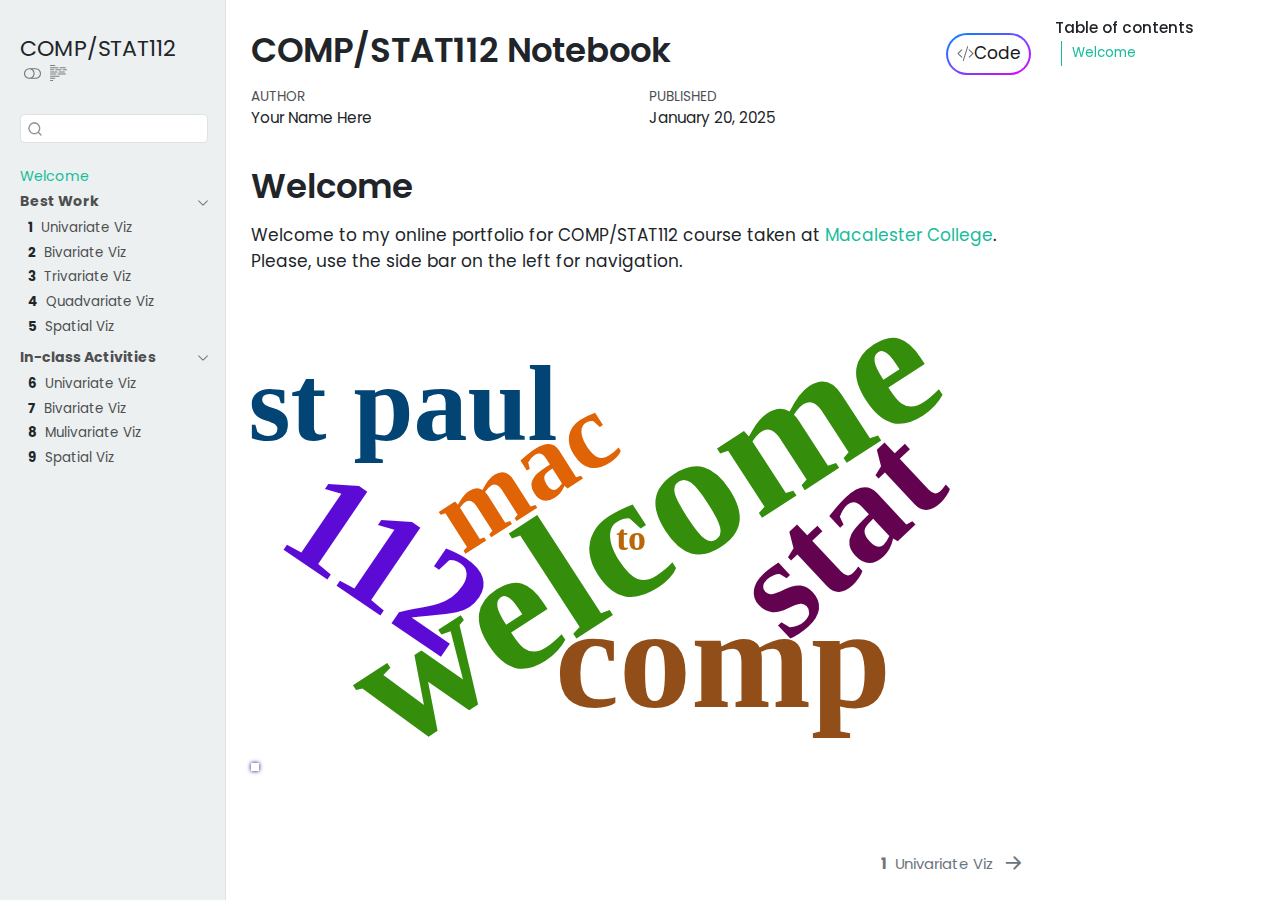
==== index.html @ db4bf563 "Built site for gh-pages" ====
<!DOCTYPE html>
<html xmlns="http://www.w3.org/1999/xhtml" lang="en" xml:lang="en"><head>
<meta http-equiv="Content-Type" content="text/html; charset=UTF-8">
<meta charset="utf-8">
<meta name="generator" content="quarto-1.5.57">
<meta name="viewport" content="width=device-width, initial-scale=1.0, user-scalable=yes">
<meta name="author" content="Your Name Here">
<meta name="dcterms.date" content="2025-01-20">
<title>COMP/STAT112 Notebook</title>
<style>
code{white-space: pre-wrap;}
span.smallcaps{font-variant: small-caps;}
div.columns{display: flex; gap: min(4vw, 1.5em);}
div.column{flex: auto; overflow-x: auto;}
div.hanging-indent{margin-left: 1.5em; text-indent: -1.5em;}
ul.task-list{list-style: none;}
ul.task-list li input[type="checkbox"] {
  width: 0.8em;
  margin: 0 0.8em 0.2em -1em; /* quarto-specific, see https://github.com/quarto-dev/quarto-cli/issues/4556 */ 
  vertical-align: middle;
}
/* CSS for syntax highlighting */
pre > code.sourceCode { white-space: pre; position: relative; }
pre > code.sourceCode > span { line-height: 1.25; }
pre > code.sourceCode > span:empty { height: 1.2em; }
.sourceCode { overflow: visible; }
code.sourceCode > span { color: inherit; text-decoration: inherit; }
div.sourceCode { margin: 1em 0; }
pre.sourceCode { margin: 0; }
@media screen {
div.sourceCode { overflow: auto; }
}
@media print {
pre > code.sourceCode { white-space: pre-wrap; }
pre > code.sourceCode > span { display: inline-block; text-indent: -5em; padding-left: 5em; }
}
pre.numberSource code
  { counter-reset: source-line 0; }
pre.numberSource code > span
  { position: relative; left: -4em; counter-increment: source-line; }
pre.numberSource code > span > a:first-child::before
  { content: counter(source-line);
    position: relative; left: -1em; text-align: right; vertical-align: baseline;
    border: none; display: inline-block;
    -webkit-touch-callout: none; -webkit-user-select: none;
    -khtml-user-select: none; -moz-user-select: none;
    -ms-user-select: none; user-select: none;
    padding: 0 4px; width: 4em;
  }
pre.numberSource { margin-left: 3em;  padding-left: 4px; }
div.sourceCode
  {   }
@media screen {
pre > code.sourceCode > span > a:first-child::before { text-decoration: underline; }
}
</style>

<script src="site_libs/quarto-nav/quarto-nav.js"></script>
<script src="site_libs/clipboard/clipboard.min.js"></script>
<script src="site_libs/quarto-search/autocomplete.umd.js"></script>
<script src="site_libs/quarto-search/fuse.min.js"></script>
<script src="site_libs/quarto-search/quarto-search.js"></script>
<meta name="quarto:offset" content="./">
<link href="./bw/bw-uni.html" rel="next">
<script src="site_libs/quarto-html/quarto.js"></script>
<script src="site_libs/quarto-html/popper.min.js"></script>
<script src="site_libs/quarto-html/tippy.umd.min.js"></script>
<script src="site_libs/quarto-html/anchor.min.js"></script>
<link href="site_libs/quarto-html/tippy.css" rel="stylesheet">
<link href="site_libs/quarto-html/quarto-syntax-highlighting.css" rel="stylesheet" class="quarto-color-scheme" id="quarto-text-highlighting-styles">
<link href="site_libs/quarto-html/quarto-syntax-highlighting-dark.css" rel="prefetch" class="quarto-color-scheme quarto-color-alternate" id="quarto-text-highlighting-styles">
<script src="site_libs/bootstrap/bootstrap.min.js"></script>
<link href="site_libs/bootstrap/bootstrap-icons.css" rel="stylesheet">
<link href="site_libs/bootstrap/bootstrap.min.css" rel="stylesheet" class="quarto-color-scheme" id="quarto-bootstrap" data-mode="light">
<link href="site_libs/bootstrap/bootstrap-dark.min.css" rel="prefetch" class="quarto-color-scheme quarto-color-alternate" id="quarto-bootstrap" data-mode="dark"><script id="quarto-search-options" type="application/json">{
  "location": "sidebar",
  "copy-button": false,
  "collapse-after": 3,
  "panel-placement": "start",
  "type": "textbox",
  "limit": 50,
  "keyboard-shortcut": [
    "f",
    "/",
    "s"
  ],
  "show-item-context": false,
  "language": {
    "search-no-results-text": "No results",
    "search-matching-documents-text": "matching documents",
    "search-copy-link-title": "Copy link to search",
    "search-hide-matches-text": "Hide additional matches",
    "search-more-match-text": "more match in this document",
    "search-more-matches-text": "more matches in this document",
    "search-clear-button-title": "Clear",
    "search-text-placeholder": "",
    "search-detached-cancel-button-title": "Cancel",
    "search-submit-button-title": "Submit",
    "search-label": "Search"
  }
}</script><link href="site_libs/htmltools-fill-0.5.8.1/fill.css" rel="stylesheet">
<script src="site_libs/htmlwidgets-1.6.4/htmlwidgets.js"></script><link href="site_libs/wordcloud2-0.0.1/wordcloud.css" rel="stylesheet">
<script src="site_libs/wordcloud2-0.0.1/wordcloud2-all.js"></script><script src="site_libs/wordcloud2-0.0.1/hover.js"></script><script src="site_libs/wordcloud2-binding-0.2.1/wordcloud2.js"></script><link rel="stylesheet" href="style/custom.css">
</head>
<body class="nav-sidebar docked">

<div id="quarto-search-results"></div>
  <header id="quarto-header" class="headroom fixed-top"><nav class="quarto-secondary-nav"><div class="container-fluid d-flex">
      <button type="button" class="quarto-btn-toggle btn" data-bs-toggle="collapse" role="button" data-bs-target=".quarto-sidebar-collapse-item" aria-controls="quarto-sidebar" aria-expanded="false" aria-label="Toggle sidebar navigation" onclick="if (window.quartoToggleHeadroom) { window.quartoToggleHeadroom(); }">
        <i class="bi bi-layout-text-sidebar-reverse"></i>
      </button>
        <nav class="quarto-page-breadcrumbs" aria-label="breadcrumb"><ol class="breadcrumb"><li class="breadcrumb-item"><a href="./index.html">Welcome</a></li></ol></nav>
        <a class="flex-grow-1" role="navigation" data-bs-toggle="collapse" data-bs-target=".quarto-sidebar-collapse-item" aria-controls="quarto-sidebar" aria-expanded="false" aria-label="Toggle sidebar navigation" onclick="if (window.quartoToggleHeadroom) { window.quartoToggleHeadroom(); }">      
        </a>
      <button type="button" class="btn quarto-search-button" aria-label="Search" onclick="window.quartoOpenSearch();">
        <i class="bi bi-search"></i>
      </button>
    </div>
  </nav></header><!-- content --><div id="quarto-content" class="quarto-container page-columns page-rows-contents page-layout-article">
<!-- sidebar -->
  <nav id="quarto-sidebar" class="sidebar collapse collapse-horizontal quarto-sidebar-collapse-item sidebar-navigation docked overflow-auto"><div class="pt-lg-2 mt-2 text-left sidebar-header">
    <div class="sidebar-title mb-0 py-0">
      <a href="./">COMP/STAT112</a> 
        <div class="sidebar-tools-main">
  <a href="" class="quarto-color-scheme-toggle quarto-navigation-tool  px-1" onclick="window.quartoToggleColorScheme(); return false;" title="Toggle dark mode"><i class="bi"></i></a>
  <a href="" class="quarto-reader-toggle quarto-navigation-tool px-1" onclick="window.quartoToggleReader(); return false;" title="Toggle reader mode">
  <div class="quarto-reader-toggle-btn">
  <i class="bi"></i>
  </div>
</a>
</div>
    </div>
      </div>
        <div class="mt-2 flex-shrink-0 align-items-center">
        <div class="sidebar-search">
        <div id="quarto-search" class="" title="Search"></div>
        </div>
        </div>
    <div class="sidebar-menu-container"> 
    <ul class="list-unstyled mt-1">
<li class="sidebar-item">
  <div class="sidebar-item-container"> 
  <a href="./index.html" class="sidebar-item-text sidebar-link active">
 <span class="menu-text">Welcome</span></a>
  </div>
</li>
        <li class="sidebar-item sidebar-item-section">
      <div class="sidebar-item-container"> 
            <a class="sidebar-item-text sidebar-link text-start" data-bs-toggle="collapse" data-bs-target="#quarto-sidebar-section-1" role="navigation" aria-expanded="true">
 <span class="menu-text">Best Work</span></a>
          <a class="sidebar-item-toggle text-start" data-bs-toggle="collapse" data-bs-target="#quarto-sidebar-section-1" role="navigation" aria-expanded="true" aria-label="Toggle section">
            <i class="bi bi-chevron-right ms-2"></i>
          </a> 
      </div>
      <ul id="quarto-sidebar-section-1" class="collapse list-unstyled sidebar-section depth1 show">
<li class="sidebar-item">
  <div class="sidebar-item-container"> 
  <a href="./bw/bw-uni.html" class="sidebar-item-text sidebar-link">
 <span class="menu-text"><span class="chapter-number">1</span>&nbsp; <span class="chapter-title">Univariate Viz</span></span></a>
  </div>
</li>
          <li class="sidebar-item">
  <div class="sidebar-item-container"> 
  <a href="./bw/bw-bi.html" class="sidebar-item-text sidebar-link">
 <span class="menu-text"><span class="chapter-number">2</span>&nbsp; <span class="chapter-title">Bivariate Viz</span></span></a>
  </div>
</li>
          <li class="sidebar-item">
  <div class="sidebar-item-container"> 
  <a href="./bw/bw-tri.html" class="sidebar-item-text sidebar-link">
 <span class="menu-text"><span class="chapter-number">3</span>&nbsp; <span class="chapter-title">Trivariate Viz</span></span></a>
  </div>
</li>
          <li class="sidebar-item">
  <div class="sidebar-item-container"> 
  <a href="./bw/bw-quad.html" class="sidebar-item-text sidebar-link">
 <span class="menu-text"><span class="chapter-number">4</span>&nbsp; <span class="chapter-title">Quadvariate Viz</span></span></a>
  </div>
</li>
          <li class="sidebar-item">
  <div class="sidebar-item-container"> 
  <a href="./bw/bw-spatial.html" class="sidebar-item-text sidebar-link">
 <span class="menu-text"><span class="chapter-number">5</span>&nbsp; <span class="chapter-title">Spatial Viz</span></span></a>
  </div>
</li>
      </ul>
</li>
        <li class="sidebar-item sidebar-item-section">
      <div class="sidebar-item-container"> 
            <a class="sidebar-item-text sidebar-link text-start" data-bs-toggle="collapse" data-bs-target="#quarto-sidebar-section-2" role="navigation" aria-expanded="true">
 <span class="menu-text">In-class Activities</span></a>
          <a class="sidebar-item-toggle text-start" data-bs-toggle="collapse" data-bs-target="#quarto-sidebar-section-2" role="navigation" aria-expanded="true" aria-label="Toggle section">
            <i class="bi bi-chevron-right ms-2"></i>
          </a> 
      </div>
      <ul id="quarto-sidebar-section-2" class="collapse list-unstyled sidebar-section depth1 show">
<li class="sidebar-item">
  <div class="sidebar-item-container"> 
  <a href="./ica/ica-uni.html" class="sidebar-item-text sidebar-link">
 <span class="menu-text"><span class="chapter-number">6</span>&nbsp; <span class="chapter-title">Univariate Viz</span></span></a>
  </div>
</li>
          <li class="sidebar-item">
  <div class="sidebar-item-container"> 
  <a href="./ica/ica-bi.html" class="sidebar-item-text sidebar-link">
 <span class="menu-text"><span class="chapter-number">7</span>&nbsp; <span class="chapter-title">Bivariate Viz</span></span></a>
  </div>
</li>
          <li class="sidebar-item">
  <div class="sidebar-item-container"> 
  <a href="./ica/ica-multi.html" class="sidebar-item-text sidebar-link">
 <span class="menu-text"><span class="chapter-number">8</span>&nbsp; <span class="chapter-title">Mulivariate Viz</span></span></a>
  </div>
</li>
          <li class="sidebar-item">
  <div class="sidebar-item-container"> 
  <a href="./ica/ica-spatial.html" class="sidebar-item-text sidebar-link">
 <span class="menu-text"><span class="chapter-number">9</span>&nbsp; <span class="chapter-title">Spatial Viz</span></span></a>
  </div>
</li>
      </ul>
</li>
    </ul>
</div>
</nav><div id="quarto-sidebar-glass" class="quarto-sidebar-collapse-item" data-bs-toggle="collapse" data-bs-target=".quarto-sidebar-collapse-item"></div>
<!-- margin-sidebar -->
    <div id="quarto-margin-sidebar" class="sidebar margin-sidebar">
        <nav id="TOC" role="doc-toc" class="toc-active"><h2 id="toc-title">Table of contents</h2>
   
  <ul>
<li><a href="#welcome" id="toc-welcome" class="nav-link active" data-scroll-target="#welcome">Welcome</a></li>
  </ul></nav>
    </div>
<!-- main -->
<main class="content" id="quarto-document-content"><header id="title-block-header" class="quarto-title-block default"><div class="quarto-title">
<div class="quarto-title-block"><div><h1 class="title">COMP/STAT112 Notebook</h1><button type="button" class="btn code-tools-button" id="quarto-code-tools-source"><i class="bi"></i> Code</button></div></div>
</div>



<div class="quarto-title-meta">

    <div>
    <div class="quarto-title-meta-heading">Author</div>
    <div class="quarto-title-meta-contents">
             <p>Your Name Here </p>
          </div>
  </div>
    
    <div>
    <div class="quarto-title-meta-heading">Published</div>
    <div class="quarto-title-meta-contents">
      <p class="date">January 20, 2025</p>
    </div>
  </div>
  
    
  </div>
  


</header><section id="welcome" class="level1 unnumbered"><h1 class="unnumbered">Welcome</h1>
<p>Welcome to my online portfolio for COMP/STAT112 course taken at <a href="https://www.macalester.edu/">Macalester College</a>. Please, use the side bar on the left for navigation.</p>
<div class="cell">
<div class="cell-output-display">
<div class="wordcloud2 html-widget html-fill-item" id="htmlwidget-1cead103408031079097" style="width:100%;height:464px;"></div>
<script type="application/json" data-for="htmlwidget-1cead103408031079097">{"x":{"word":["welcome","to","comp","stat","112","mac","st paul"],"freq":[10,2,8,8,8,6,6],"fontFamily":"Segoe UI","fontWeight":"bold","color":"random-dark","minSize":0,"weightFactor":18,"backgroundColor":"white","gridSize":0,"minRotation":-0.7853981633974483,"maxRotation":0.7853981633974483,"shuffle":true,"rotateRatio":0.4,"shape":"cardioid","ellipticity":0.65,"figBase64":null,"hover":null},"evals":[],"jsHooks":{"render":[{"code":"function(el,x){\n                        console.log(123);\n                        if(!iii){\n                          window.location.reload();\n                          iii = False;\n\n                        }\n  }","data":null}]}}</script>
</div>
</div>


<!-- -->

</section></main><!-- /main --><script id="quarto-html-after-body" type="application/javascript">
window.document.addEventListener("DOMContentLoaded", function (event) {
  const toggleBodyColorMode = (bsSheetEl) => {
    const mode = bsSheetEl.getAttribute("data-mode");
    const bodyEl = window.document.querySelector("body");
    if (mode === "dark") {
      bodyEl.classList.add("quarto-dark");
      bodyEl.classList.remove("quarto-light");
    } else {
      bodyEl.classList.add("quarto-light");
      bodyEl.classList.remove("quarto-dark");
    }
  }
  const toggleBodyColorPrimary = () => {
    const bsSheetEl = window.document.querySelector("link#quarto-bootstrap");
    if (bsSheetEl) {
      toggleBodyColorMode(bsSheetEl);
    }
  }
  toggleBodyColorPrimary();  
  const disableStylesheet = (stylesheets) => {
    for (let i=0; i < stylesheets.length; i++) {
      const stylesheet = stylesheets[i];
      stylesheet.rel = 'prefetch';
    }
  }
  const enableStylesheet = (stylesheets) => {
    for (let i=0; i < stylesheets.length; i++) {
      const stylesheet = stylesheets[i];
      stylesheet.rel = 'stylesheet';
    }
  }
  const manageTransitions = (selector, allowTransitions) => {
    const els = window.document.querySelectorAll(selector);
    for (let i=0; i < els.length; i++) {
      const el = els[i];
      if (allowTransitions) {
        el.classList.remove('notransition');
      } else {
        el.classList.add('notransition');
      }
    }
  }
  const toggleGiscusIfUsed = (isAlternate, darkModeDefault) => {
    const baseTheme = document.querySelector('#giscus-base-theme')?.value ?? 'light';
    const alternateTheme = document.querySelector('#giscus-alt-theme')?.value ?? 'dark';
    let newTheme = '';
    if(darkModeDefault) {
      newTheme = isAlternate ? baseTheme : alternateTheme;
    } else {
      newTheme = isAlternate ? alternateTheme : baseTheme;
    }
    const changeGiscusTheme = () => {
      // From: https://github.com/giscus/giscus/issues/336
      const sendMessage = (message) => {
        const iframe = document.querySelector('iframe.giscus-frame');
        if (!iframe) return;
        iframe.contentWindow.postMessage({ giscus: message }, 'https://giscus.app');
      }
      sendMessage({
        setConfig: {
          theme: newTheme
        }
      });
    }
    const isGiscussLoaded = window.document.querySelector('iframe.giscus-frame') !== null;
    if (isGiscussLoaded) {
      changeGiscusTheme();
    }
  }
  const toggleColorMode = (alternate) => {
    // Switch the stylesheets
    const alternateStylesheets = window.document.querySelectorAll('link.quarto-color-scheme.quarto-color-alternate');
    manageTransitions('#quarto-margin-sidebar .nav-link', false);
    if (alternate) {
      enableStylesheet(alternateStylesheets);
      for (const sheetNode of alternateStylesheets) {
        if (sheetNode.id === "quarto-bootstrap") {
          toggleBodyColorMode(sheetNode);
        }
      }
    } else {
      disableStylesheet(alternateStylesheets);
      toggleBodyColorPrimary();
    }
    manageTransitions('#quarto-margin-sidebar .nav-link', true);
    // Switch the toggles
    const toggles = window.document.querySelectorAll('.quarto-color-scheme-toggle');
    for (let i=0; i < toggles.length; i++) {
      const toggle = toggles[i];
      if (toggle) {
        if (alternate) {
          toggle.classList.add("alternate");     
        } else {
          toggle.classList.remove("alternate");
        }
      }
    }
    // Hack to workaround the fact that safari doesn't
    // properly recolor the scrollbar when toggling (#1455)
    if (navigator.userAgent.indexOf('Safari') > 0 && navigator.userAgent.indexOf('Chrome') == -1) {
      manageTransitions("body", false);
      window.scrollTo(0, 1);
      setTimeout(() => {
        window.scrollTo(0, 0);
        manageTransitions("body", true);
      }, 40);  
    }
  }
  const isFileUrl = () => { 
    return window.location.protocol === 'file:';
  }
  const hasAlternateSentinel = () => {  
    let styleSentinel = getColorSchemeSentinel();
    if (styleSentinel !== null) {
      return styleSentinel === "alternate";
    } else {
      return false;
    }
  }
  const setStyleSentinel = (alternate) => {
    const value = alternate ? "alternate" : "default";
    if (!isFileUrl()) {
      window.localStorage.setItem("quarto-color-scheme", value);
    } else {
      localAlternateSentinel = value;
    }
  }
  const getColorSchemeSentinel = () => {
    if (!isFileUrl()) {
      const storageValue = window.localStorage.getItem("quarto-color-scheme");
      return storageValue != null ? storageValue : localAlternateSentinel;
    } else {
      return localAlternateSentinel;
    }
  }
  const darkModeDefault = false;
  let localAlternateSentinel = darkModeDefault ? 'alternate' : 'default';
  // Dark / light mode switch
  window.quartoToggleColorScheme = () => {
    // Read the current dark / light value 
    let toAlternate = !hasAlternateSentinel();
    toggleColorMode(toAlternate);
    setStyleSentinel(toAlternate);
    toggleGiscusIfUsed(toAlternate, darkModeDefault);
  };
  // Ensure there is a toggle, if there isn't float one in the top right
  if (window.document.querySelector('.quarto-color-scheme-toggle') === null) {
    const a = window.document.createElement('a');
    a.classList.add('top-right');
    a.classList.add('quarto-color-scheme-toggle');
    a.href = "";
    a.onclick = function() { try { window.quartoToggleColorScheme(); } catch {} return false; };
    const i = window.document.createElement("i");
    i.classList.add('bi');
    a.appendChild(i);
    window.document.body.appendChild(a);
  }
  // Switch to dark mode if need be
  if (hasAlternateSentinel()) {
    toggleColorMode(true);
  } else {
    toggleColorMode(false);
  }
  const icon = "";
  const anchorJS = new window.AnchorJS();
  anchorJS.options = {
    placement: 'right',
    icon: icon
  };
  anchorJS.add('.anchored');
  const isCodeAnnotation = (el) => {
    for (const clz of el.classList) {
      if (clz.startsWith('code-annotation-')) {                     
        return true;
      }
    }
    return false;
  }
  const onCopySuccess = function(e) {
    // button target
    const button = e.trigger;
    // don't keep focus
    button.blur();
    // flash "checked"
    button.classList.add('code-copy-button-checked');
    var currentTitle = button.getAttribute("title");
    button.setAttribute("title", "Copied!");
    let tooltip;
    if (window.bootstrap) {
      button.setAttribute("data-bs-toggle", "tooltip");
      button.setAttribute("data-bs-placement", "left");
      button.setAttribute("data-bs-title", "Copied!");
      tooltip = new bootstrap.Tooltip(button, 
        { trigger: "manual", 
          customClass: "code-copy-button-tooltip",
          offset: [0, -8]});
      tooltip.show();    
    }
    setTimeout(function() {
      if (tooltip) {
        tooltip.hide();
        button.removeAttribute("data-bs-title");
        button.removeAttribute("data-bs-toggle");
        button.removeAttribute("data-bs-placement");
      }
      button.setAttribute("title", currentTitle);
      button.classList.remove('code-copy-button-checked');
    }, 1000);
    // clear code selection
    e.clearSelection();
  }
  const getTextToCopy = function(trigger) {
      const codeEl = trigger.previousElementSibling.cloneNode(true);
      for (const childEl of codeEl.children) {
        if (isCodeAnnotation(childEl)) {
          childEl.remove();
        }
      }
      return codeEl.innerText;
  }
  const clipboard = new window.ClipboardJS('.code-copy-button:not([data-in-quarto-modal])', {
    text: getTextToCopy
  });
  clipboard.on('success', onCopySuccess);
  if (window.document.getElementById('quarto-embedded-source-code-modal')) {
    // For code content inside modals, clipBoardJS needs to be initialized with a container option
    // TODO: Check when it could be a function (https://github.com/zenorocha/clipboard.js/issues/860)
    const clipboardModal = new window.ClipboardJS('.code-copy-button[data-in-quarto-modal]', {
      text: getTextToCopy,
      container: window.document.getElementById('quarto-embedded-source-code-modal')
    });
    clipboardModal.on('success', onCopySuccess);
  }
  const viewSource = window.document.getElementById('quarto-view-source') ||
                     window.document.getElementById('quarto-code-tools-source');
  if (viewSource) {
    const sourceUrl = viewSource.getAttribute("data-quarto-source-url");
    viewSource.addEventListener("click", function(e) {
      if (sourceUrl) {
        // rstudio viewer pane
        if (/\bcapabilities=\b/.test(window.location)) {
          window.open(sourceUrl);
        } else {
          window.location.href = sourceUrl;
        }
      } else {
        const modal = new bootstrap.Modal(document.getElementById('quarto-embedded-source-code-modal'));
        modal.show();
      }
      return false;
    });
  }
  function toggleCodeHandler(show) {
    return function(e) {
      const detailsSrc = window.document.querySelectorAll(".cell > details > .sourceCode");
      for (let i=0; i<detailsSrc.length; i++) {
        const details = detailsSrc[i].parentElement;
        if (show) {
          details.open = true;
        } else {
          details.removeAttribute("open");
        }
      }
      const cellCodeDivs = window.document.querySelectorAll(".cell > .sourceCode");
      const fromCls = show ? "hidden" : "unhidden";
      const toCls = show ? "unhidden" : "hidden";
      for (let i=0; i<cellCodeDivs.length; i++) {
        const codeDiv = cellCodeDivs[i];
        if (codeDiv.classList.contains(fromCls)) {
          codeDiv.classList.remove(fromCls);
          codeDiv.classList.add(toCls);
        } 
      }
      return false;
    }
  }
  const hideAllCode = window.document.getElementById("quarto-hide-all-code");
  if (hideAllCode) {
    hideAllCode.addEventListener("click", toggleCodeHandler(false));
  }
  const showAllCode = window.document.getElementById("quarto-show-all-code");
  if (showAllCode) {
    showAllCode.addEventListener("click", toggleCodeHandler(true));
  }
    var localhostRegex = new RegExp(/^(?:http|https):\/\/localhost\:?[0-9]*\//);
    var mailtoRegex = new RegExp(/^mailto:/);
      var filterRegex = new RegExp('/' + window.location.host + '/');
    var isInternal = (href) => {
        return filterRegex.test(href) || localhostRegex.test(href) || mailtoRegex.test(href);
    }
    // Inspect non-navigation links and adorn them if external
 	var links = window.document.querySelectorAll('a[href]:not(.nav-link):not(.navbar-brand):not(.toc-action):not(.sidebar-link):not(.sidebar-item-toggle):not(.pagination-link):not(.no-external):not([aria-hidden]):not(.dropdown-item):not(.quarto-navigation-tool):not(.about-link)');
    for (var i=0; i<links.length; i++) {
      const link = links[i];
      if (!isInternal(link.href)) {
        // undo the damage that might have been done by quarto-nav.js in the case of
        // links that we want to consider external
        if (link.dataset.originalHref !== undefined) {
          link.href = link.dataset.originalHref;
        }
          // target, if specified
          link.setAttribute("target", "_blank");
          if (link.getAttribute("rel") === null) {
            link.setAttribute("rel", "noopener");
          }
      }
    }
  function tippyHover(el, contentFn, onTriggerFn, onUntriggerFn) {
    const config = {
      allowHTML: true,
      maxWidth: 500,
      delay: 100,
      arrow: false,
      appendTo: function(el) {
          return el.parentElement;
      },
      interactive: true,
      interactiveBorder: 10,
      theme: 'quarto',
      placement: 'bottom-start',
    };
    if (contentFn) {
      config.content = contentFn;
    }
    if (onTriggerFn) {
      config.onTrigger = onTriggerFn;
    }
    if (onUntriggerFn) {
      config.onUntrigger = onUntriggerFn;
    }
    window.tippy(el, config); 
  }
  const noterefs = window.document.querySelectorAll('a[role="doc-noteref"]');
  for (var i=0; i<noterefs.length; i++) {
    const ref = noterefs[i];
    tippyHover(ref, function() {
      // use id or data attribute instead here
      let href = ref.getAttribute('data-footnote-href') || ref.getAttribute('href');
      try { href = new URL(href).hash; } catch {}
      const id = href.replace(/^#\/?/, "");
      const note = window.document.getElementById(id);
      if (note) {
        return note.innerHTML;
      } else {
        return "";
      }
    });
  }
  const xrefs = window.document.querySelectorAll('a.quarto-xref');
  const processXRef = (id, note) => {
    // Strip column container classes
    const stripColumnClz = (el) => {
      el.classList.remove("page-full", "page-columns");
      if (el.children) {
        for (const child of el.children) {
          stripColumnClz(child);
        }
      }
    }
    stripColumnClz(note)
    if (id === null || id.startsWith('sec-')) {
      // Special case sections, only their first couple elements
      const container = document.createElement("div");
      if (note.children && note.children.length > 2) {
        container.appendChild(note.children[0].cloneNode(true));
        for (let i = 1; i < note.children.length; i++) {
          const child = note.children[i];
          if (child.tagName === "P" && child.innerText === "") {
            continue;
          } else {
            container.appendChild(child.cloneNode(true));
            break;
          }
        }
        if (window.Quarto?.typesetMath) {
          window.Quarto.typesetMath(container);
        }
        return container.innerHTML
      } else {
        if (window.Quarto?.typesetMath) {
          window.Quarto.typesetMath(note);
        }
        return note.innerHTML;
      }
    } else {
      // Remove any anchor links if they are present
      const anchorLink = note.querySelector('a.anchorjs-link');
      if (anchorLink) {
        anchorLink.remove();
      }
      if (window.Quarto?.typesetMath) {
        window.Quarto.typesetMath(note);
      }
      // TODO in 1.5, we should make sure this works without a callout special case
      if (note.classList.contains("callout")) {
        return note.outerHTML;
      } else {
        return note.innerHTML;
      }
    }
  }
  for (var i=0; i<xrefs.length; i++) {
    const xref = xrefs[i];
    tippyHover(xref, undefined, function(instance) {
      instance.disable();
      let url = xref.getAttribute('href');
      let hash = undefined; 
      if (url.startsWith('#')) {
        hash = url;
      } else {
        try { hash = new URL(url).hash; } catch {}
      }
      if (hash) {
        const id = hash.replace(/^#\/?/, "");
        const note = window.document.getElementById(id);
        if (note !== null) {
          try {
            const html = processXRef(id, note.cloneNode(true));
            instance.setContent(html);
          } finally {
            instance.enable();
            instance.show();
          }
        } else {
          // See if we can fetch this
          fetch(url.split('#')[0])
          .then(res => res.text())
          .then(html => {
            const parser = new DOMParser();
            const htmlDoc = parser.parseFromString(html, "text/html");
            const note = htmlDoc.getElementById(id);
            if (note !== null) {
              const html = processXRef(id, note);
              instance.setContent(html);
            } 
          }).finally(() => {
            instance.enable();
            instance.show();
          });
        }
      } else {
        // See if we can fetch a full url (with no hash to target)
        // This is a special case and we should probably do some content thinning / targeting
        fetch(url)
        .then(res => res.text())
        .then(html => {
          const parser = new DOMParser();
          const htmlDoc = parser.parseFromString(html, "text/html");
          const note = htmlDoc.querySelector('main.content');
          if (note !== null) {
            // This should only happen for chapter cross references
            // (since there is no id in the URL)
            // remove the first header
            if (note.children.length > 0 && note.children[0].tagName === "HEADER") {
              note.children[0].remove();
            }
            const html = processXRef(null, note);
            instance.setContent(html);
          } 
        }).finally(() => {
          instance.enable();
          instance.show();
        });
      }
    }, function(instance) {
    });
  }
      let selectedAnnoteEl;
      const selectorForAnnotation = ( cell, annotation) => {
        let cellAttr = 'data-code-cell="' + cell + '"';
        let lineAttr = 'data-code-annotation="' +  annotation + '"';
        const selector = 'span[' + cellAttr + '][' + lineAttr + ']';
        return selector;
      }
      const selectCodeLines = (annoteEl) => {
        const doc = window.document;
        const targetCell = annoteEl.getAttribute("data-target-cell");
        const targetAnnotation = annoteEl.getAttribute("data-target-annotation");
        const annoteSpan = window.document.querySelector(selectorForAnnotation(targetCell, targetAnnotation));
        const lines = annoteSpan.getAttribute("data-code-lines").split(",");
        const lineIds = lines.map((line) => {
          return targetCell + "-" + line;
        })
        let top = null;
        let height = null;
        let parent = null;
        if (lineIds.length > 0) {
            //compute the position of the single el (top and bottom and make a div)
            const el = window.document.getElementById(lineIds[0]);
            top = el.offsetTop;
            height = el.offsetHeight;
            parent = el.parentElement.parentElement;
          if (lineIds.length > 1) {
            const lastEl = window.document.getElementById(lineIds[lineIds.length - 1]);
            const bottom = lastEl.offsetTop + lastEl.offsetHeight;
            height = bottom - top;
          }
          if (top !== null && height !== null && parent !== null) {
            // cook up a div (if necessary) and position it 
            let div = window.document.getElementById("code-annotation-line-highlight");
            if (div === null) {
              div = window.document.createElement("div");
              div.setAttribute("id", "code-annotation-line-highlight");
              div.style.position = 'absolute';
              parent.appendChild(div);
            }
            div.style.top = top - 2 + "px";
            div.style.height = height + 4 + "px";
            div.style.left = 0;
            let gutterDiv = window.document.getElementById("code-annotation-line-highlight-gutter");
            if (gutterDiv === null) {
              gutterDiv = window.document.createElement("div");
              gutterDiv.setAttribute("id", "code-annotation-line-highlight-gutter");
              gutterDiv.style.position = 'absolute';
              const codeCell = window.document.getElementById(targetCell);
              const gutter = codeCell.querySelector('.code-annotation-gutter');
              gutter.appendChild(gutterDiv);
            }
            gutterDiv.style.top = top - 2 + "px";
            gutterDiv.style.height = height + 4 + "px";
          }
          selectedAnnoteEl = annoteEl;
        }
      };
      const unselectCodeLines = () => {
        const elementsIds = ["code-annotation-line-highlight", "code-annotation-line-highlight-gutter"];
        elementsIds.forEach((elId) => {
          const div = window.document.getElementById(elId);
          if (div) {
            div.remove();
          }
        });
        selectedAnnoteEl = undefined;
      };
        // Handle positioning of the toggle
    window.addEventListener(
      "resize",
      throttle(() => {
        elRect = undefined;
        if (selectedAnnoteEl) {
          selectCodeLines(selectedAnnoteEl);
        }
      }, 10)
    );
    function throttle(fn, ms) {
    let throttle = false;
    let timer;
      return (...args) => {
        if(!throttle) { // first call gets through
            fn.apply(this, args);
            throttle = true;
        } else { // all the others get throttled
            if(timer) clearTimeout(timer); // cancel #2
            timer = setTimeout(() => {
              fn.apply(this, args);
              timer = throttle = false;
            }, ms);
        }
      };
    }
      // Attach click handler to the DT
      const annoteDls = window.document.querySelectorAll('dt[data-target-cell]');
      for (const annoteDlNode of annoteDls) {
        annoteDlNode.addEventListener('click', (event) => {
          const clickedEl = event.target;
          if (clickedEl !== selectedAnnoteEl) {
            unselectCodeLines();
            const activeEl = window.document.querySelector('dt[data-target-cell].code-annotation-active');
            if (activeEl) {
              activeEl.classList.remove('code-annotation-active');
            }
            selectCodeLines(clickedEl);
            clickedEl.classList.add('code-annotation-active');
          } else {
            // Unselect the line
            unselectCodeLines();
            clickedEl.classList.remove('code-annotation-active');
          }
        });
      }
  const findCites = (el) => {
    const parentEl = el.parentElement;
    if (parentEl) {
      const cites = parentEl.dataset.cites;
      if (cites) {
        return {
          el,
          cites: cites.split(' ')
        };
      } else {
        return findCites(el.parentElement)
      }
    } else {
      return undefined;
    }
  };
  var bibliorefs = window.document.querySelectorAll('a[role="doc-biblioref"]');
  for (var i=0; i<bibliorefs.length; i++) {
    const ref = bibliorefs[i];
    const citeInfo = findCites(ref);
    if (citeInfo) {
      tippyHover(citeInfo.el, function() {
        var popup = window.document.createElement('div');
        citeInfo.cites.forEach(function(cite) {
          var citeDiv = window.document.createElement('div');
          citeDiv.classList.add('hanging-indent');
          citeDiv.classList.add('csl-entry');
          var biblioDiv = window.document.getElementById('ref-' + cite);
          if (biblioDiv) {
            citeDiv.innerHTML = biblioDiv.innerHTML;
          }
          popup.appendChild(citeDiv);
        });
        return popup.innerHTML;
      });
    }
  }
});
</script><nav class="page-navigation"><div class="nav-page nav-page-previous">
  </div>
  <div class="nav-page nav-page-next">
      <a href="./bw/bw-uni.html" class="pagination-link" aria-label="Univariate Viz">
        <span class="nav-page-text"><span class="chapter-number">1</span>&nbsp; <span class="chapter-title">Univariate Viz</span></span> <i class="bi bi-arrow-right-short"></i>
      </a>
  </div>
</nav><div class="modal fade" id="quarto-embedded-source-code-modal" tabindex="-1" aria-labelledby="quarto-embedded-source-code-modal-label" aria-hidden="true"><div class="modal-dialog modal-dialog-scrollable"><div class="modal-content"><div class="modal-header"><h5 class="modal-title" id="quarto-embedded-source-code-modal-label">Source Code</h5><button class="btn-close" data-bs-dismiss="modal"></button></div><div class="modal-body"><div class="">
<div class="sourceCode" id="cb1" data-shortcodes="false"><pre class="sourceCode numberSource markdown number-lines code-with-copy"><code class="sourceCode markdown"><span id="cb1-1"><a href="#cb1-1"></a><span class="fu"># Welcome {.unnumbered}</span></span>
<span id="cb1-2"><a href="#cb1-2"></a></span>
<span id="cb1-3"><a href="#cb1-3"></a>Welcome to my online portfolio for COMP/STAT112 course taken at <span class="co">[</span><span class="ot">Macalester College</span><span class="co">](https://www.macalester.edu/)</span>.  Please, use the side bar on the left for navigation.</span>
<span id="cb1-4"><a href="#cb1-4"></a></span>
<span id="cb1-7"><a href="#cb1-7"></a><span class="in">```{r}</span></span>
<span id="cb1-8"><a href="#cb1-8"></a><span class="co">#| output: false</span></span>
<span id="cb1-9"><a href="#cb1-9"></a><span class="co">#| echo: false</span></span>
<span id="cb1-10"><a href="#cb1-10"></a></span>
<span id="cb1-11"><a href="#cb1-11"></a>packages <span class="ot">&lt;-</span> <span class="fu">c</span>(<span class="st">"wordcloud2"</span>, <span class="st">"here"</span>)</span>
<span id="cb1-12"><a href="#cb1-12"></a><span class="in">```</span></span>
<span id="cb1-13"><a href="#cb1-13"></a></span>
<span id="cb1-16"><a href="#cb1-16"></a><span class="in">```{r}</span></span>
<span id="cb1-17"><a href="#cb1-17"></a><span class="co">#| output: false</span></span>
<span id="cb1-18"><a href="#cb1-18"></a><span class="co">#| echo: false</span></span>
<span id="cb1-19"><a href="#cb1-19"></a></span>
<span id="cb1-20"><a href="#cb1-20"></a><span class="fu">install.packages</span>(<span class="fu">setdiff</span>(packages, <span class="fu">rownames</span>(<span class="fu">installed.packages</span>())))</span>
<span id="cb1-21"><a href="#cb1-21"></a><span class="in">```</span></span>
<span id="cb1-22"><a href="#cb1-22"></a></span>
<span id="cb1-25"><a href="#cb1-25"></a><span class="in">```{r}</span></span>
<span id="cb1-26"><a href="#cb1-26"></a><span class="co">#| output: false</span></span>
<span id="cb1-27"><a href="#cb1-27"></a><span class="co">#| echo: false</span></span>
<span id="cb1-28"><a href="#cb1-28"></a><span class="co">#| message: false</span></span>
<span id="cb1-29"><a href="#cb1-29"></a></span>
<span id="cb1-30"><a href="#cb1-30"></a><span class="fu">lapply</span>(packages, require, <span class="at">character.only =</span> <span class="cn">TRUE</span>)</span>
<span id="cb1-31"><a href="#cb1-31"></a><span class="in">```</span></span>
<span id="cb1-32"><a href="#cb1-32"></a></span>
<span id="cb1-35"><a href="#cb1-35"></a><span class="in">```{r}</span></span>
<span id="cb1-36"><a href="#cb1-36"></a><span class="co">#| output: false</span></span>
<span id="cb1-37"><a href="#cb1-37"></a><span class="co">#| echo: false</span></span>
<span id="cb1-38"><a href="#cb1-38"></a></span>
<span id="cb1-39"><a href="#cb1-39"></a>ds <span class="ot">&lt;-</span> <span class="fu">read.csv</span>(<span class="fu">here</span>(<span class="st">"data"</span>, <span class="st">"msg.csv"</span>))</span>
<span id="cb1-40"><a href="#cb1-40"></a><span class="in">```</span></span>
<span id="cb1-41"><a href="#cb1-41"></a></span>
<span id="cb1-44"><a href="#cb1-44"></a><span class="in">```{r}</span></span>
<span id="cb1-45"><a href="#cb1-45"></a><span class="co">#| echo: false</span></span>
<span id="cb1-46"><a href="#cb1-46"></a></span>
<span id="cb1-47"><a href="#cb1-47"></a><span class="fu">wordcloud2</span>(<span class="at">data =</span> ds, <span class="at">shape =</span> <span class="st">"cardioid"</span>)</span>
<span id="cb1-48"><a href="#cb1-48"></a><span class="in">```</span></span>
</code><button title="Copy to Clipboard" class="code-copy-button" data-in-quarto-modal=""><i class="bi"></i></button></pre></div>
</div></div></div></div></div>
</div> <!-- /content -->



</body></html>
---- site_libs/quarto-html/tippy.css ----
.tippy-box[data-animation=fade][data-state=hidden]{opacity:0}[data-tippy-root]{max-width:calc(100vw - 10px)}.tippy-box{position:relative;background-color:#333;color:#fff;border-radius:4px;font-size:14px;line-height:1.4;white-space:normal;outline:0;transition-property:transform,visibility,opacity}.tippy-box[data-placement^=top]>.tippy-arrow{bottom:0}.tippy-box[data-placement^=top]>.tippy-arrow:before{bottom:-7px;left:0;border-width:8px 8px 0;border-top-color:initial;transform-origin:center top}.tippy-box[data-placement^=bottom]>.tippy-arrow{top:0}.tippy-box[data-placement^=bottom]>.tippy-arrow:before{top:-7px;left:0;border-width:0 8px 8px;border-bottom-color:initial;transform-origin:center bottom}.tippy-box[data-placement^=left]>.tippy-arrow{right:0}.tippy-box[data-placement^=left]>.tippy-arrow:before{border-width:8px 0 8px 8px;border-left-color:initial;right:-7px;transform-origin:center left}.tippy-box[data-placement^=right]>.tippy-arrow{left:0}.tippy-box[data-placement^=right]>.tippy-arrow:before{left:-7px;border-width:8px 8px 8px 0;border-right-color:initial;transform-origin:center right}.tippy-box[data-inertia][data-state=visible]{transition-timing-function:cubic-bezier(.54,1.5,.38,1.11)}.tippy-arrow{width:16px;height:16px;color:#333}.tippy-arrow:before{content:"";position:absolute;border-color:transparent;border-style:solid}.tippy-content{position:relative;padding:5px 9px;z-index:1}
---- site_libs/quarto-html/quarto-syntax-highlighting.css ----
/* quarto syntax highlight colors */
:root {
  --quarto-hl-ot-color: #003B4F;
  --quarto-hl-at-color: #657422;
  --quarto-hl-ss-color: #20794D;
  --quarto-hl-an-color: #5E5E5E;
  --quarto-hl-fu-color: #4758AB;
  --quarto-hl-st-color: #20794D;
  --quarto-hl-cf-color: #003B4F;
  --quarto-hl-op-color: #5E5E5E;
  --quarto-hl-er-color: #AD0000;
  --quarto-hl-bn-color: #AD0000;
  --quarto-hl-al-color: #AD0000;
  --quarto-hl-va-color: #111111;
  --quarto-hl-bu-color: inherit;
  --quarto-hl-ex-color: inherit;
  --quarto-hl-pp-color: #AD0000;
  --quarto-hl-in-color: #5E5E5E;
  --quarto-hl-vs-color: #20794D;
  --quarto-hl-wa-color: #5E5E5E;
  --quarto-hl-do-color: #5E5E5E;
  --quarto-hl-im-color: #00769E;
  --quarto-hl-ch-color: #20794D;
  --quarto-hl-dt-color: #AD0000;
  --quarto-hl-fl-color: #AD0000;
  --quarto-hl-co-color: #5E5E5E;
  --quarto-hl-cv-color: #5E5E5E;
  --quarto-hl-cn-color: #8f5902;
  --quarto-hl-sc-color: #5E5E5E;
  --quarto-hl-dv-color: #AD0000;
  --quarto-hl-kw-color: #003B4F;
}

/* other quarto variables */
:root {
  --quarto-font-monospace: SFMono-Regular, Menlo, Monaco, Consolas, "Liberation Mono", "Courier New", monospace;
}

pre > code.sourceCode > span {
  color: #003B4F;
}

code span {
  color: #003B4F;
}

code.sourceCode > span {
  color: #003B4F;
}

div.sourceCode,
div.sourceCode pre.sourceCode {
  color: #003B4F;
}

code span.ot {
  color: #003B4F;
  font-style: inherit;
}

code span.at {
  color: #657422;
  font-style: inherit;
}

code span.ss {
  color: #20794D;
  font-style: inherit;
}

code span.an {
  color: #5E5E5E;
  font-style: inherit;
}

code span.fu {
  color: #4758AB;
  font-style: inherit;
}

code span.st {
  color: #20794D;
  font-style: inherit;
}

code span.cf {
  color: #003B4F;
  font-weight: bold;
  font-style: inherit;
}

code span.op {
  color: #5E5E5E;
  font-style: inherit;
}

code span.er {
  color: #AD0000;
  font-style: inherit;
}

code span.bn {
  color: #AD0000;
  font-style: inherit;
}

code span.al {
  color: #AD0000;
  font-style: inherit;
}

code span.va {
  color: #111111;
  font-style: inherit;
}

code span.bu {
  font-style: inherit;
}

code span.ex {
  font-style: inherit;
}

code span.pp {
  color: #AD0000;
  font-style: inherit;
}

code span.in {
  color: #5E5E5E;
  font-style: inherit;
}

code span.vs {
  color: #20794D;
  font-style: inherit;
}

code span.wa {
  color: #5E5E5E;
  font-style: italic;
}

code span.do {
  color: #5E5E5E;
  font-style: italic;
}

code span.im {
  color: #00769E;
  font-style: inherit;
}

code span.ch {
  color: #20794D;
  font-style: inherit;
}

code span.dt {
  color: #AD0000;
  font-style: inherit;
}

code span.fl {
  color: #AD0000;
  font-style: inherit;
}

code span.co {
  color: #5E5E5E;
  font-style: inherit;
}

code span.cv {
  color: #5E5E5E;
  font-style: italic;
}

code span.cn {
  color: #8f5902;
  font-style: inherit;
}

code span.sc {
  color: #5E5E5E;
  font-style: inherit;
}

code span.dv {
  color: #AD0000;
  font-style: inherit;
}

code span.kw {
  color: #003B4F;
  font-weight: bold;
  font-style: inherit;
}

.prevent-inlining {
  content: "</";
}

/*# sourceMappingURL=debc5d5d77c3f9108843748ff7464032.css.map */
---- site_libs/quarto-html/quarto-syntax-highlighting-dark.css ----
/* quarto syntax highlight colors */
:root {
  --quarto-hl-al-color: #f07178;
  --quarto-hl-an-color: #d4d0ab;
  --quarto-hl-at-color: #00e0e0;
  --quarto-hl-bn-color: #d4d0ab;
  --quarto-hl-bu-color: #abe338;
  --quarto-hl-ch-color: #abe338;
  --quarto-hl-co-color: #f8f8f2;
  --quarto-hl-cv-color: #ffd700;
  --quarto-hl-cn-color: #ffd700;
  --quarto-hl-cf-color: #ffa07a;
  --quarto-hl-dt-color: #ffa07a;
  --quarto-hl-dv-color: #d4d0ab;
  --quarto-hl-do-color: #f8f8f2;
  --quarto-hl-er-color: #f07178;
  --quarto-hl-ex-color: #00e0e0;
  --quarto-hl-fl-color: #d4d0ab;
  --quarto-hl-fu-color: #ffa07a;
  --quarto-hl-im-color: #abe338;
  --quarto-hl-in-color: #d4d0ab;
  --quarto-hl-kw-color: #ffa07a;
  --quarto-hl-op-color: #ffa07a;
  --quarto-hl-ot-color: #00e0e0;
  --quarto-hl-pp-color: #dcc6e0;
  --quarto-hl-re-color: #00e0e0;
  --quarto-hl-sc-color: #abe338;
  --quarto-hl-ss-color: #abe338;
  --quarto-hl-st-color: #abe338;
  --quarto-hl-va-color: #00e0e0;
  --quarto-hl-vs-color: #abe338;
  --quarto-hl-wa-color: #dcc6e0;
}

/* other quarto variables */
:root {
  --quarto-font-monospace: SFMono-Regular, Menlo, Monaco, Consolas, "Liberation Mono", "Courier New", monospace;
}

code span.al {
  background-color: #2a0f15;
  font-weight: bold;
  color: #f07178;
}

code span.an {
  color: #d4d0ab;
}

code span.at {
  color: #00e0e0;
}

code span.bn {
  color: #d4d0ab;
}

code span.bu {
  color: #abe338;
}

code span.ch {
  color: #abe338;
}

code span.co {
  font-style: italic;
  color: #f8f8f2;
}

code span.cv {
  color: #ffd700;
}

code span.cn {
  color: #ffd700;
}

code span.cf {
  font-weight: bold;
  color: #ffa07a;
}

code span.dt {
  color: #ffa07a;
}

code span.dv {
  color: #d4d0ab;
}

code span.do {
  color: #f8f8f2;
}

code span.er {
  color: #f07178;
  text-decoration: underline;
}

code span.ex {
  font-weight: bold;
  color: #00e0e0;
}

code span.fl {
  color: #d4d0ab;
}

code span.fu {
  color: #ffa07a;
}

code span.im {
  color: #abe338;
}

code span.in {
  color: #d4d0ab;
}

code span.kw {
  font-weight: bold;
  color: #ffa07a;
}

pre > code.sourceCode > span {
  color: #f8f8f2;
}

code span {
  color: #f8f8f2;
}

code.sourceCode > span {
  color: #f8f8f2;
}

div.sourceCode,
div.sourceCode pre.sourceCode {
  color: #f8f8f2;
}

code span.op {
  color: #ffa07a;
}

code span.ot {
  color: #00e0e0;
}

code span.pp {
  color: #dcc6e0;
}

code span.re {
  background-color: #f8f8f2;
  color: #00e0e0;
}

code span.sc {
  color: #abe338;
}

code span.ss {
  color: #abe338;
}

code span.st {
  color: #abe338;
}

code span.va {
  color: #00e0e0;
}

code span.vs {
  color: #abe338;
}

code span.wa {
  color: #dcc6e0;
}

.prevent-inlining {
  content: "</";
}

/*# sourceMappingURL=935a306eefa94366c21e1a970dddb765.css.map */
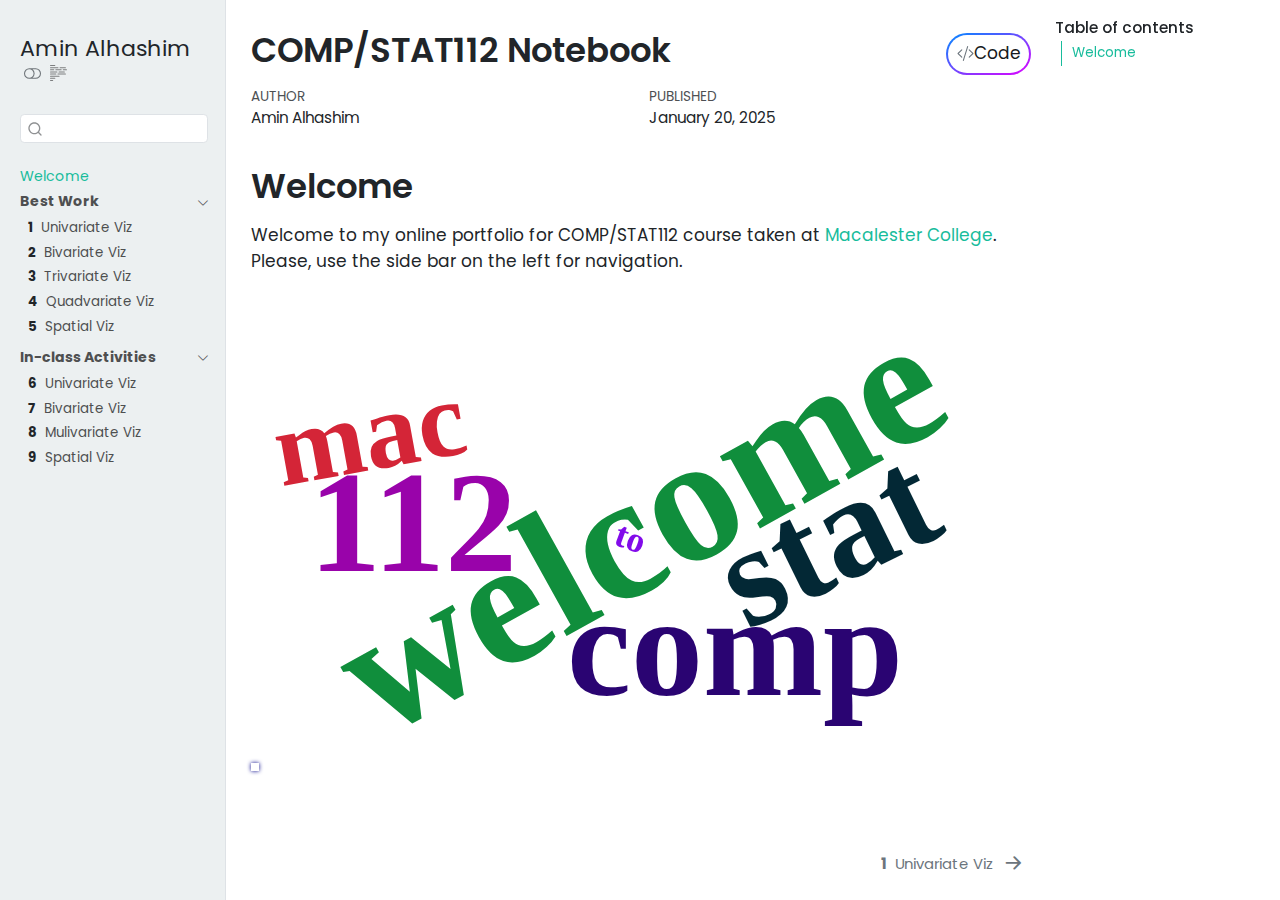
==== commit f9dc1981: "Built site for gh-pages" ====
--- a/index.html
+++ b/index.html
@@ -4,7 +4,7 @@
 <meta charset="utf-8">
 <meta name="generator" content="quarto-1.5.57">
 <meta name="viewport" content="width=device-width, initial-scale=1.0, user-scalable=yes">
-<meta name="author" content="Your Name Here">
+<meta name="author" content="Amin Alhashim">
 <meta name="dcterms.date" content="2025-01-20">
 <title>COMP/STAT112 Notebook</title>
 <style>
@@ -120,7 +120,7 @@
 <!-- sidebar -->
   <nav id="quarto-sidebar" class="sidebar collapse collapse-horizontal quarto-sidebar-collapse-item sidebar-navigation docked overflow-auto"><div class="pt-lg-2 mt-2 text-left sidebar-header">
     <div class="sidebar-title mb-0 py-0">
-      <a href="./">COMP/STAT112</a> 
+      <a href="./">Amin Alhashim</a> 
         <div class="sidebar-tools-main">
   <a href="" class="quarto-color-scheme-toggle quarto-navigation-tool  px-1" onclick="window.quartoToggleColorScheme(); return false;" title="Toggle dark mode"><i class="bi"></i></a>
   <a href="" class="quarto-reader-toggle quarto-navigation-tool px-1" onclick="window.quartoToggleReader(); return false;" title="Toggle reader mode">
@@ -243,7 +243,7 @@
     <div>
     <div class="quarto-title-meta-heading">Author</div>
     <div class="quarto-title-meta-contents">
-             <p>Your Name Here </p>
+             <p>Amin Alhashim </p>
           </div>
   </div>
     
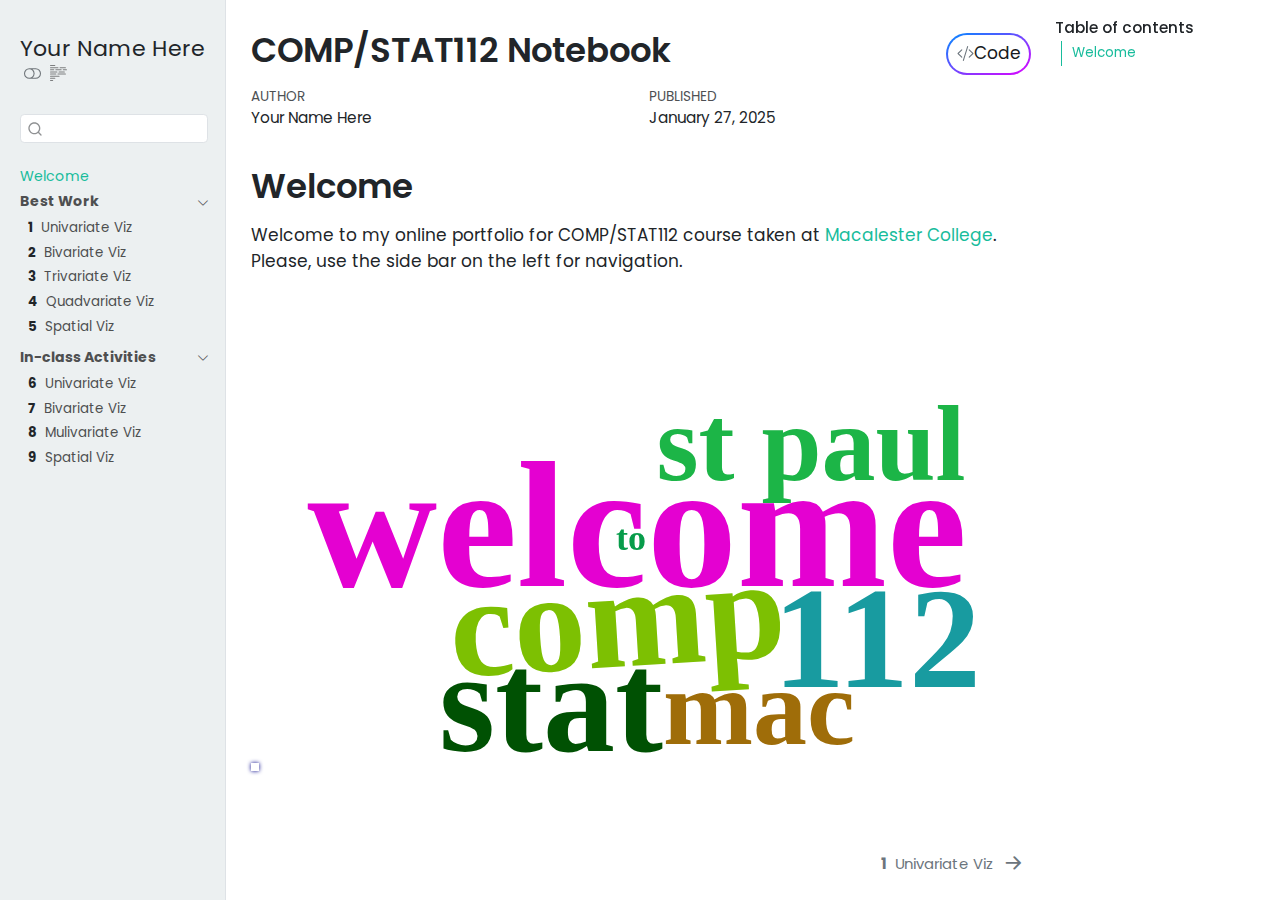
==== commit 2cc94cab: "Built site for gh-pages" ====
--- a/index.html
+++ b/index.html
@@ -4,8 +4,8 @@
 <meta charset="utf-8">
 <meta name="generator" content="quarto-1.5.57">
 <meta name="viewport" content="width=device-width, initial-scale=1.0, user-scalable=yes">
-<meta name="author" content="Amin Alhashim">
-<meta name="dcterms.date" content="2025-01-20">
+<meta name="author" content="Your Name Here">
+<meta name="dcterms.date" content="2025-01-27">
 <title>COMP/STAT112 Notebook</title>
 <style>
 code{white-space: pre-wrap;}
@@ -120,7 +120,7 @@
 <!-- sidebar -->
   <nav id="quarto-sidebar" class="sidebar collapse collapse-horizontal quarto-sidebar-collapse-item sidebar-navigation docked overflow-auto"><div class="pt-lg-2 mt-2 text-left sidebar-header">
     <div class="sidebar-title mb-0 py-0">
-      <a href="./">Amin Alhashim</a> 
+      <a href="./">Your Name Here</a> 
         <div class="sidebar-tools-main">
   <a href="" class="quarto-color-scheme-toggle quarto-navigation-tool  px-1" onclick="window.quartoToggleColorScheme(); return false;" title="Toggle dark mode"><i class="bi"></i></a>
   <a href="" class="quarto-reader-toggle quarto-navigation-tool px-1" onclick="window.quartoToggleReader(); return false;" title="Toggle reader mode">
@@ -243,14 +243,14 @@
     <div>
     <div class="quarto-title-meta-heading">Author</div>
     <div class="quarto-title-meta-contents">
-             <p>Amin Alhashim </p>
+             <p>Your Name Here </p>
           </div>
   </div>
     
     <div>
     <div class="quarto-title-meta-heading">Published</div>
     <div class="quarto-title-meta-contents">
-      <p class="date">January 20, 2025</p>
+      <p class="date">January 27, 2025</p>
     </div>
   </div>
   
@@ -263,8 +263,8 @@
 <p>Welcome to my online portfolio for COMP/STAT112 course taken at <a href="https://www.macalester.edu/">Macalester College</a>. Please, use the side bar on the left for navigation.</p>
 <div class="cell">
 <div class="cell-output-display">
-<div class="wordcloud2 html-widget html-fill-item" id="htmlwidget-1cead103408031079097" style="width:100%;height:464px;"></div>
-<script type="application/json" data-for="htmlwidget-1cead103408031079097">{"x":{"word":["welcome","to","comp","stat","112","mac","st paul"],"freq":[10,2,8,8,8,6,6],"fontFamily":"Segoe UI","fontWeight":"bold","color":"random-dark","minSize":0,"weightFactor":18,"backgroundColor":"white","gridSize":0,"minRotation":-0.7853981633974483,"maxRotation":0.7853981633974483,"shuffle":true,"rotateRatio":0.4,"shape":"cardioid","ellipticity":0.65,"figBase64":null,"hover":null},"evals":[],"jsHooks":{"render":[{"code":"function(el,x){\n                        console.log(123);\n                        if(!iii){\n                          window.location.reload();\n                          iii = False;\n\n                        }\n  }","data":null}]}}</script>
+<div class="wordcloud2 html-widget html-fill-item" id="htmlwidget-211fecb269991dfefd2f" style="width:100%;height:464px;"></div>
+<script type="application/json" data-for="htmlwidget-211fecb269991dfefd2f">{"x":{"word":["welcome","to","comp","stat","112","mac","st paul"],"freq":[10,2,8,8,8,6,6],"fontFamily":"Segoe UI","fontWeight":"bold","color":"random-dark","minSize":0,"weightFactor":18,"backgroundColor":"white","gridSize":0,"minRotation":-0.7853981633974483,"maxRotation":0.7853981633974483,"shuffle":true,"rotateRatio":0.4,"shape":"cardioid","ellipticity":0.65,"figBase64":null,"hover":null},"evals":[],"jsHooks":{"render":[{"code":"function(el,x){\n                        console.log(123);\n                        if(!iii){\n                          window.location.reload();\n                          iii = False;\n\n                        }\n  }","data":null}]}}</script>
 </div>
 </div>
 
@@ -913,7 +913,7 @@
 <span id="cb1-17"><a href="#cb1-17"></a><span class="co">#| output: false</span></span>
 <span id="cb1-18"><a href="#cb1-18"></a><span class="co">#| echo: false</span></span>
 <span id="cb1-19"><a href="#cb1-19"></a></span>
-<span id="cb1-20"><a href="#cb1-20"></a><span class="fu">install.packages</span>(<span class="fu">setdiff</span>(packages, <span class="fu">rownames</span>(<span class="fu">installed.packages</span>())))</span>
+<span id="cb1-20"><a href="#cb1-20"></a><span class="fu">install.packages</span>(<span class="fu">setdiff</span>(packages, <span class="fu">rownames</span>(<span class="fu">installed.packages</span>())), <span class="at">repos =</span> <span class="st">"http://cran.us.r-project.org"</span>)</span>
 <span id="cb1-21"><a href="#cb1-21"></a><span class="in">```</span></span>
 <span id="cb1-22"><a href="#cb1-22"></a></span>
 <span id="cb1-25"><a href="#cb1-25"></a><span class="in">```{r}</span></span>
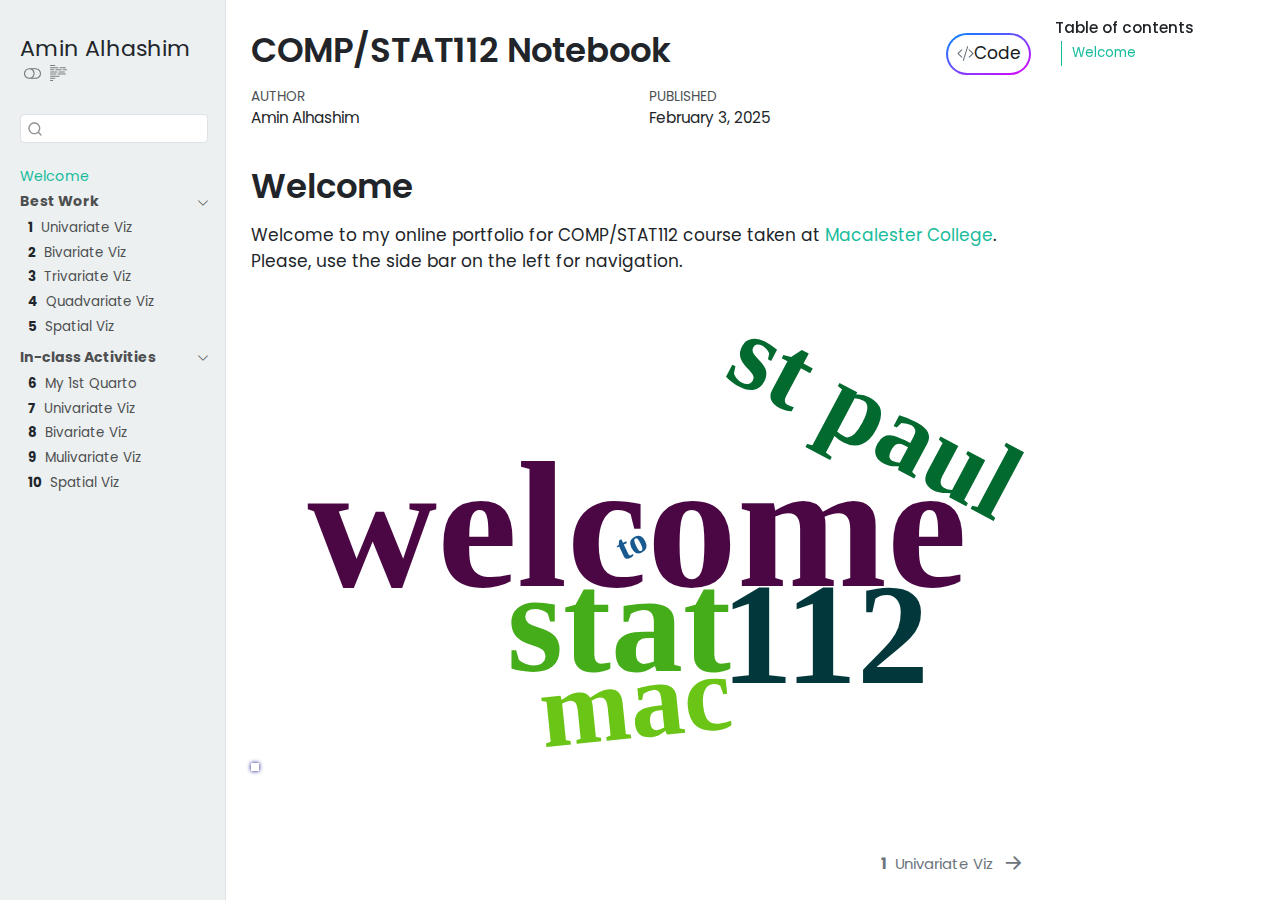
==== commit 140c9aeb: "Built site for gh-pages" ====
--- a/index.html
+++ b/index.html
@@ -4,8 +4,8 @@
 <meta charset="utf-8">
 <meta name="generator" content="quarto-1.5.57">
 <meta name="viewport" content="width=device-width, initial-scale=1.0, user-scalable=yes">
-<meta name="author" content="Your Name Here">
-<meta name="dcterms.date" content="2025-01-27">
+<meta name="author" content="Amin Alhashim">
+<meta name="dcterms.date" content="2025-02-03">
 <title>COMP/STAT112 Notebook</title>
 <style>
 code{white-space: pre-wrap;}
@@ -120,7 +120,7 @@
 <!-- sidebar -->
   <nav id="quarto-sidebar" class="sidebar collapse collapse-horizontal quarto-sidebar-collapse-item sidebar-navigation docked overflow-auto"><div class="pt-lg-2 mt-2 text-left sidebar-header">
     <div class="sidebar-title mb-0 py-0">
-      <a href="./">Your Name Here</a> 
+      <a href="./">Amin Alhashim</a> 
         <div class="sidebar-tools-main">
   <a href="" class="quarto-color-scheme-toggle quarto-navigation-tool  px-1" onclick="window.quartoToggleColorScheme(); return false;" title="Toggle dark mode"><i class="bi"></i></a>
   <a href="" class="quarto-reader-toggle quarto-navigation-tool px-1" onclick="window.quartoToggleReader(); return false;" title="Toggle reader mode">
@@ -196,26 +196,32 @@
       <ul id="quarto-sidebar-section-2" class="collapse list-unstyled sidebar-section depth1 show">
 <li class="sidebar-item">
   <div class="sidebar-item-container"> 
+  <a href="./ica/quarto-demo.html" class="sidebar-item-text sidebar-link">
+ <span class="menu-text"><span class="chapter-number">6</span>&nbsp; <span class="chapter-title">My 1st Quarto</span></span></a>
+  </div>
+</li>
+          <li class="sidebar-item">
+  <div class="sidebar-item-container"> 
   <a href="./ica/ica-uni.html" class="sidebar-item-text sidebar-link">
- <span class="menu-text"><span class="chapter-number">6</span>&nbsp; <span class="chapter-title">Univariate Viz</span></span></a>
+ <span class="menu-text"><span class="chapter-number">7</span>&nbsp; <span class="chapter-title">Univariate Viz</span></span></a>
   </div>
 </li>
           <li class="sidebar-item">
   <div class="sidebar-item-container"> 
   <a href="./ica/ica-bi.html" class="sidebar-item-text sidebar-link">
- <span class="menu-text"><span class="chapter-number">7</span>&nbsp; <span class="chapter-title">Bivariate Viz</span></span></a>
+ <span class="menu-text"><span class="chapter-number">8</span>&nbsp; <span class="chapter-title">Bivariate Viz</span></span></a>
   </div>
 </li>
           <li class="sidebar-item">
   <div class="sidebar-item-container"> 
   <a href="./ica/ica-multi.html" class="sidebar-item-text sidebar-link">
- <span class="menu-text"><span class="chapter-number">8</span>&nbsp; <span class="chapter-title">Mulivariate Viz</span></span></a>
+ <span class="menu-text"><span class="chapter-number">9</span>&nbsp; <span class="chapter-title">Mulivariate Viz</span></span></a>
   </div>
 </li>
           <li class="sidebar-item">
   <div class="sidebar-item-container"> 
   <a href="./ica/ica-spatial.html" class="sidebar-item-text sidebar-link">
- <span class="menu-text"><span class="chapter-number">9</span>&nbsp; <span class="chapter-title">Spatial Viz</span></span></a>
+ <span class="menu-text"><span class="chapter-number">10</span>&nbsp; <span class="chapter-title">Spatial Viz</span></span></a>
   </div>
 </li>
       </ul>
@@ -243,14 +249,14 @@
     <div>
     <div class="quarto-title-meta-heading">Author</div>
     <div class="quarto-title-meta-contents">
-             <p>Your Name Here </p>
+             <p>Amin Alhashim </p>
           </div>
   </div>
     
     <div>
     <div class="quarto-title-meta-heading">Published</div>
     <div class="quarto-title-meta-contents">
-      <p class="date">January 27, 2025</p>
+      <p class="date">February 3, 2025</p>
     </div>
   </div>
   
@@ -263,8 +269,8 @@
 <p>Welcome to my online portfolio for COMP/STAT112 course taken at <a href="https://www.macalester.edu/">Macalester College</a>. Please, use the side bar on the left for navigation.</p>
 <div class="cell">
 <div class="cell-output-display">
-<div class="wordcloud2 html-widget html-fill-item" id="htmlwidget-211fecb269991dfefd2f" style="width:100%;height:464px;"></div>
-<script type="application/json" data-for="htmlwidget-211fecb269991dfefd2f">{"x":{"word":["welcome","to","comp","stat","112","mac","st paul"],"freq":[10,2,8,8,8,6,6],"fontFamily":"Segoe UI","fontWeight":"bold","color":"random-dark","minSize":0,"weightFactor":18,"backgroundColor":"white","gridSize":0,"minRotation":-0.7853981633974483,"maxRotation":0.7853981633974483,"shuffle":true,"rotateRatio":0.4,"shape":"cardioid","ellipticity":0.65,"figBase64":null,"hover":null},"evals":[],"jsHooks":{"render":[{"code":"function(el,x){\n                        console.log(123);\n                        if(!iii){\n                          window.location.reload();\n                          iii = False;\n\n                        }\n  }","data":null}]}}</script>
+<div class="wordcloud2 html-widget html-fill-item" id="htmlwidget-bd851f590029572cfe9b" style="width:100%;height:464px;"></div>
+<script type="application/json" data-for="htmlwidget-bd851f590029572cfe9b">{"x":{"word":["welcome","to","comp","stat","112","mac","st paul"],"freq":[10,2,8,8,8,6,6],"fontFamily":"Segoe UI","fontWeight":"bold","color":"random-dark","minSize":0,"weightFactor":18,"backgroundColor":"white","gridSize":0,"minRotation":-0.7853981633974483,"maxRotation":0.7853981633974483,"shuffle":true,"rotateRatio":0.4,"shape":"cardioid","ellipticity":0.65,"figBase64":null,"hover":null},"evals":[],"jsHooks":{"render":[{"code":"function(el,x){\n                        console.log(123);\n                        if(!iii){\n                          window.location.reload();\n                          iii = False;\n\n                        }\n  }","data":null}]}}</script>
 </div>
 </div>
 
@@ -907,35 +913,36 @@
 <span id="cb1-9"><a href="#cb1-9"></a><span class="co">#| echo: false</span></span>
 <span id="cb1-10"><a href="#cb1-10"></a></span>
 <span id="cb1-11"><a href="#cb1-11"></a>packages <span class="ot">&lt;-</span> <span class="fu">c</span>(<span class="st">"wordcloud2"</span>, <span class="st">"here"</span>)</span>
-<span id="cb1-12"><a href="#cb1-12"></a><span class="in">```</span></span>
-<span id="cb1-13"><a href="#cb1-13"></a></span>
-<span id="cb1-16"><a href="#cb1-16"></a><span class="in">```{r}</span></span>
-<span id="cb1-17"><a href="#cb1-17"></a><span class="co">#| output: false</span></span>
-<span id="cb1-18"><a href="#cb1-18"></a><span class="co">#| echo: false</span></span>
-<span id="cb1-19"><a href="#cb1-19"></a></span>
-<span id="cb1-20"><a href="#cb1-20"></a><span class="fu">install.packages</span>(<span class="fu">setdiff</span>(packages, <span class="fu">rownames</span>(<span class="fu">installed.packages</span>())), <span class="at">repos =</span> <span class="st">"http://cran.us.r-project.org"</span>)</span>
-<span id="cb1-21"><a href="#cb1-21"></a><span class="in">```</span></span>
-<span id="cb1-22"><a href="#cb1-22"></a></span>
-<span id="cb1-25"><a href="#cb1-25"></a><span class="in">```{r}</span></span>
-<span id="cb1-26"><a href="#cb1-26"></a><span class="co">#| output: false</span></span>
-<span id="cb1-27"><a href="#cb1-27"></a><span class="co">#| echo: false</span></span>
-<span id="cb1-28"><a href="#cb1-28"></a><span class="co">#| message: false</span></span>
-<span id="cb1-29"><a href="#cb1-29"></a></span>
-<span id="cb1-30"><a href="#cb1-30"></a><span class="fu">lapply</span>(packages, require, <span class="at">character.only =</span> <span class="cn">TRUE</span>)</span>
-<span id="cb1-31"><a href="#cb1-31"></a><span class="in">```</span></span>
-<span id="cb1-32"><a href="#cb1-32"></a></span>
-<span id="cb1-35"><a href="#cb1-35"></a><span class="in">```{r}</span></span>
-<span id="cb1-36"><a href="#cb1-36"></a><span class="co">#| output: false</span></span>
-<span id="cb1-37"><a href="#cb1-37"></a><span class="co">#| echo: false</span></span>
-<span id="cb1-38"><a href="#cb1-38"></a></span>
-<span id="cb1-39"><a href="#cb1-39"></a>ds <span class="ot">&lt;-</span> <span class="fu">read.csv</span>(<span class="fu">here</span>(<span class="st">"data"</span>, <span class="st">"msg.csv"</span>))</span>
-<span id="cb1-40"><a href="#cb1-40"></a><span class="in">```</span></span>
-<span id="cb1-41"><a href="#cb1-41"></a></span>
-<span id="cb1-44"><a href="#cb1-44"></a><span class="in">```{r}</span></span>
-<span id="cb1-45"><a href="#cb1-45"></a><span class="co">#| echo: false</span></span>
-<span id="cb1-46"><a href="#cb1-46"></a></span>
-<span id="cb1-47"><a href="#cb1-47"></a><span class="fu">wordcloud2</span>(<span class="at">data =</span> ds, <span class="at">shape =</span> <span class="st">"cardioid"</span>)</span>
-<span id="cb1-48"><a href="#cb1-48"></a><span class="in">```</span></span>
+<span id="cb1-12"><a href="#cb1-12"></a></span>
+<span id="cb1-13"><a href="#cb1-13"></a><span class="in">```</span></span>
+<span id="cb1-14"><a href="#cb1-14"></a></span>
+<span id="cb1-17"><a href="#cb1-17"></a><span class="in">```{r}</span></span>
+<span id="cb1-18"><a href="#cb1-18"></a><span class="co">#| output: false</span></span>
+<span id="cb1-19"><a href="#cb1-19"></a><span class="co">#| echo: false</span></span>
+<span id="cb1-20"><a href="#cb1-20"></a></span>
+<span id="cb1-21"><a href="#cb1-21"></a><span class="fu">install.packages</span>(<span class="fu">setdiff</span>(packages, <span class="fu">rownames</span>(<span class="fu">installed.packages</span>())), <span class="at">repos =</span> <span class="st">"http://cran.us.r-project.org"</span>)</span>
+<span id="cb1-22"><a href="#cb1-22"></a><span class="in">```</span></span>
+<span id="cb1-23"><a href="#cb1-23"></a></span>
+<span id="cb1-26"><a href="#cb1-26"></a><span class="in">```{r}</span></span>
+<span id="cb1-27"><a href="#cb1-27"></a><span class="co">#| output: false</span></span>
+<span id="cb1-28"><a href="#cb1-28"></a><span class="co">#| echo: false</span></span>
+<span id="cb1-29"><a href="#cb1-29"></a><span class="co">#| message: false</span></span>
+<span id="cb1-30"><a href="#cb1-30"></a></span>
+<span id="cb1-31"><a href="#cb1-31"></a><span class="fu">lapply</span>(packages, require, <span class="at">character.only =</span> <span class="cn">TRUE</span>)</span>
+<span id="cb1-32"><a href="#cb1-32"></a><span class="in">```</span></span>
+<span id="cb1-33"><a href="#cb1-33"></a></span>
+<span id="cb1-36"><a href="#cb1-36"></a><span class="in">```{r}</span></span>
+<span id="cb1-37"><a href="#cb1-37"></a><span class="co">#| output: false</span></span>
+<span id="cb1-38"><a href="#cb1-38"></a><span class="co">#| echo: false</span></span>
+<span id="cb1-39"><a href="#cb1-39"></a></span>
+<span id="cb1-40"><a href="#cb1-40"></a>ds <span class="ot">&lt;-</span> <span class="fu">read.csv</span>(<span class="fu">here</span>(<span class="st">"data"</span>, <span class="st">"msg.csv"</span>))</span>
+<span id="cb1-41"><a href="#cb1-41"></a><span class="in">```</span></span>
+<span id="cb1-42"><a href="#cb1-42"></a></span>
+<span id="cb1-45"><a href="#cb1-45"></a><span class="in">```{r}</span></span>
+<span id="cb1-46"><a href="#cb1-46"></a><span class="co">#| echo: false</span></span>
+<span id="cb1-47"><a href="#cb1-47"></a></span>
+<span id="cb1-48"><a href="#cb1-48"></a><span class="fu">wordcloud2</span>(<span class="at">data =</span> ds, <span class="at">shape =</span> <span class="st">"cardioid"</span>)</span>
+<span id="cb1-49"><a href="#cb1-49"></a><span class="in">```</span></span>
 </code><button title="Copy to Clipboard" class="code-copy-button" data-in-quarto-modal=""><i class="bi"></i></button></pre></div>
 </div></div></div></div></div>
 </div> <!-- /content -->
